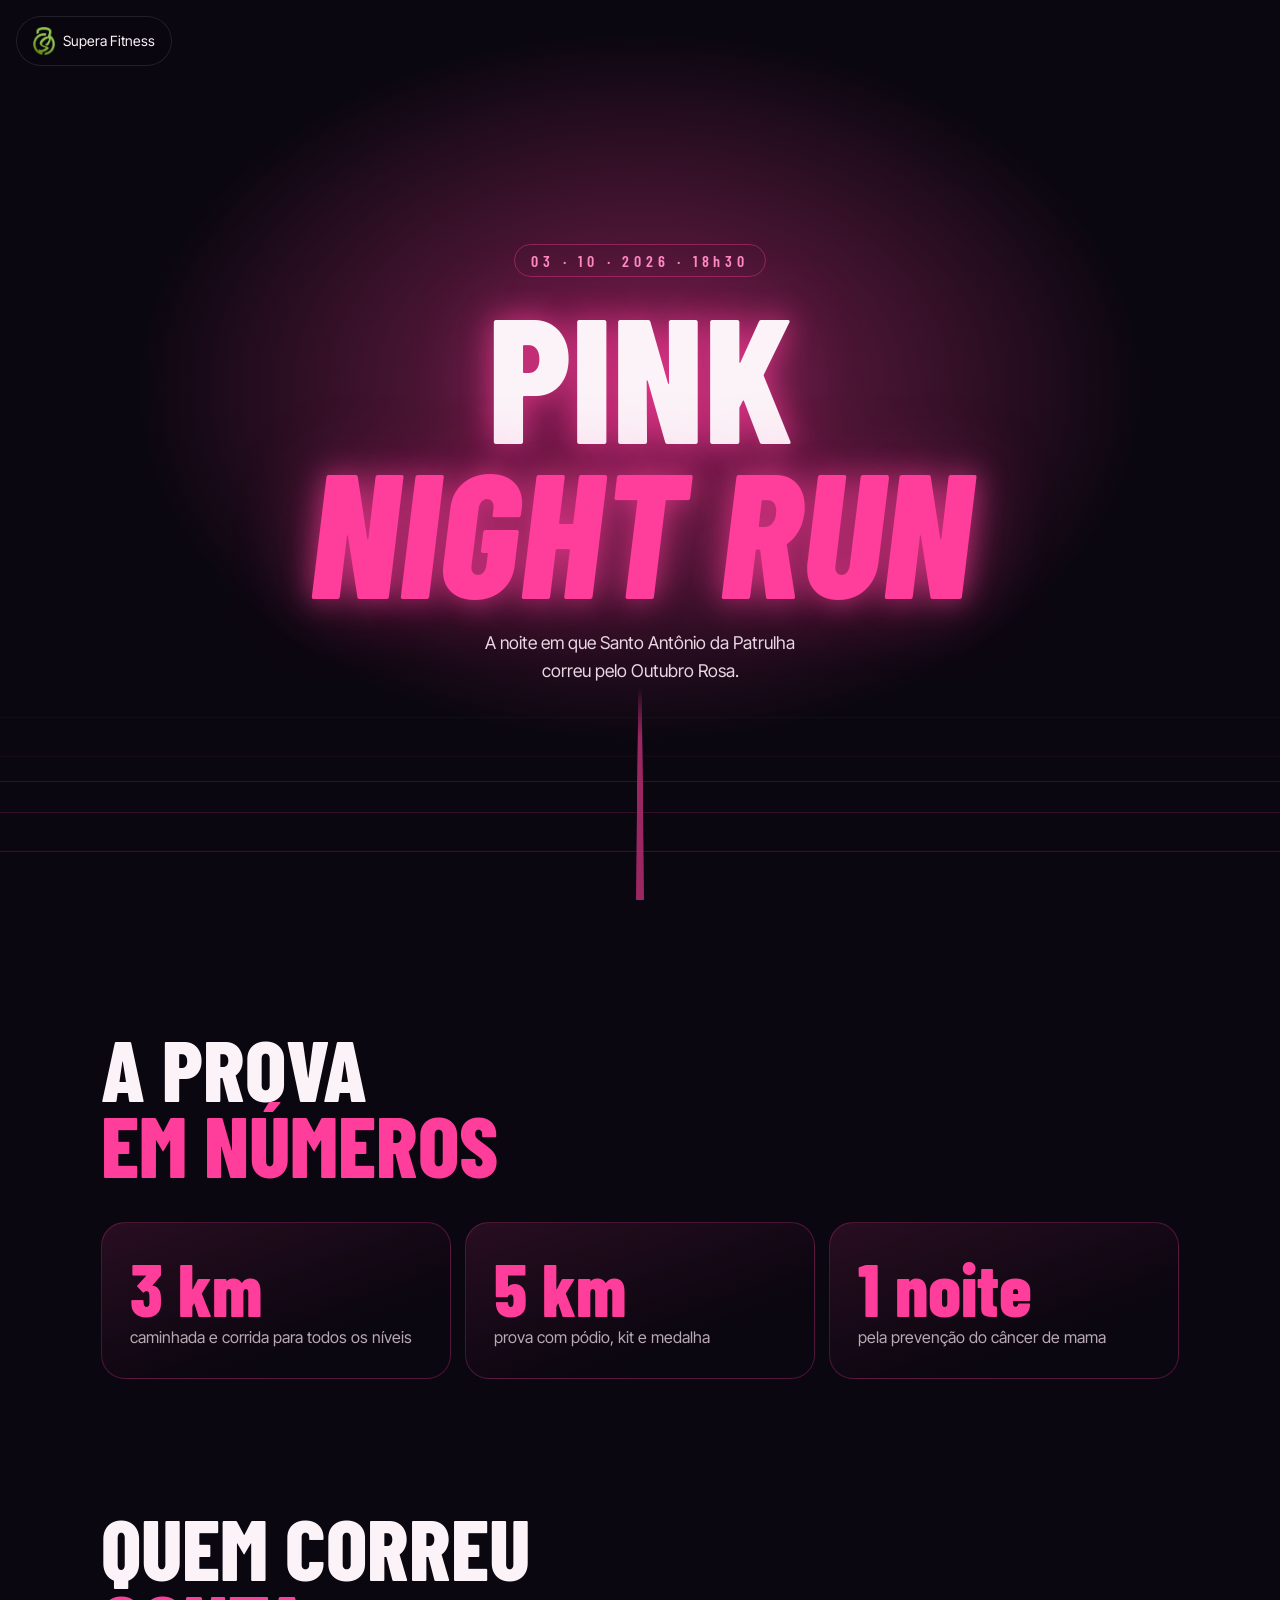
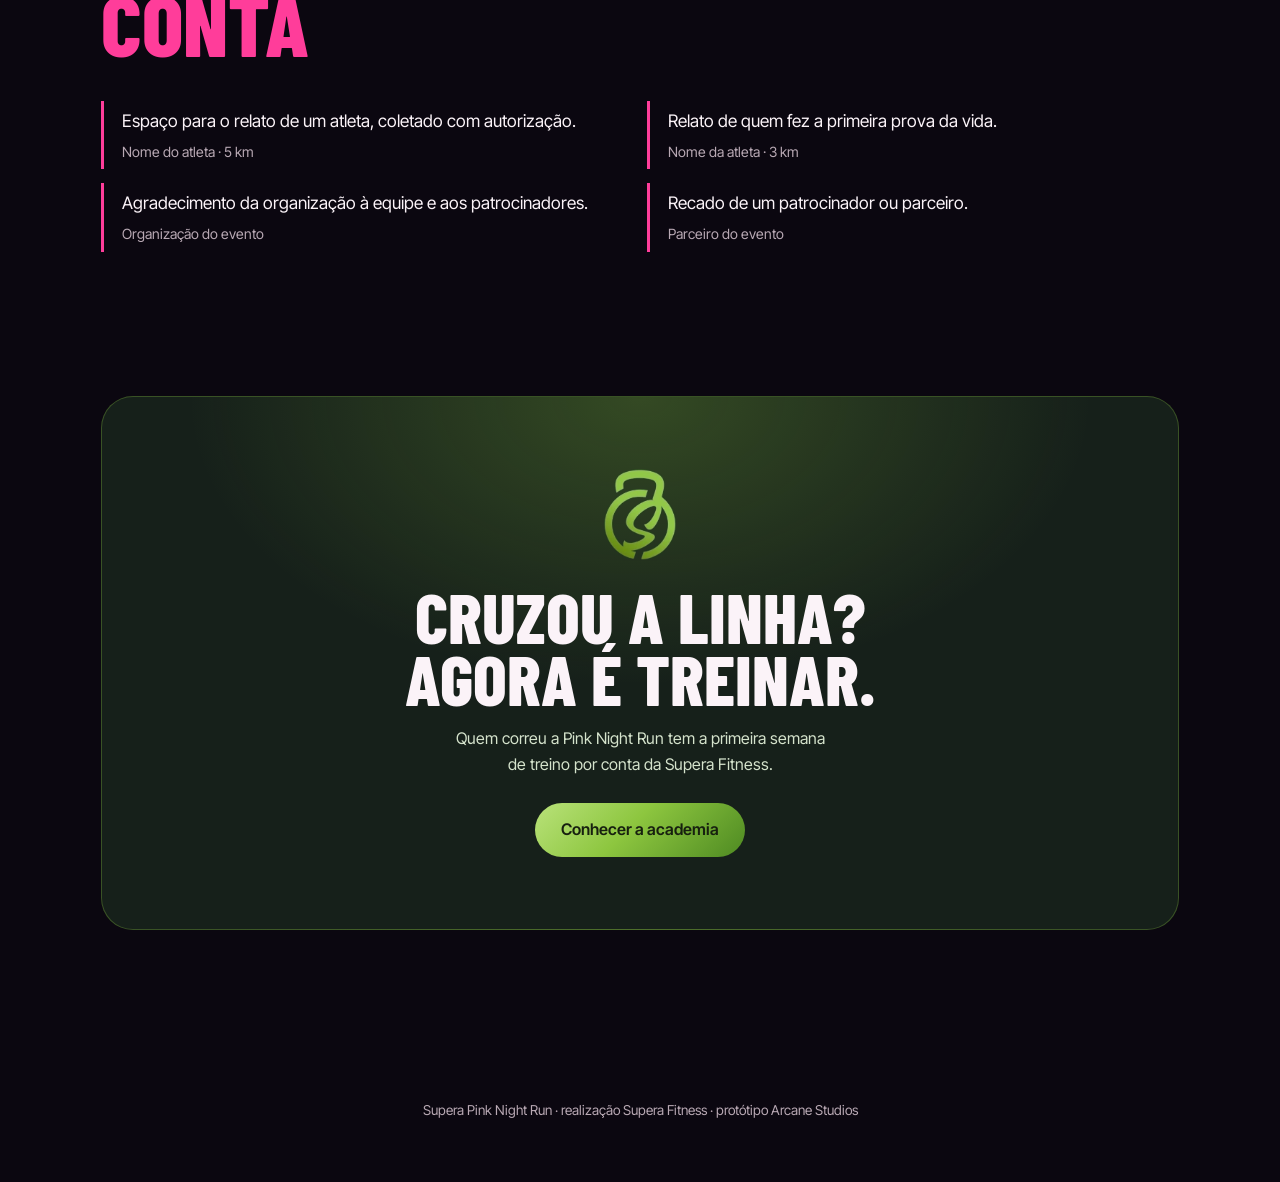
==== pink-night.html @ 98ee1b5b "Protótipo da landing da Supera Fit e página do Pink Night Run Co-Authored-By: Claude Sonnet 5.5 <nor" ====
<!doctype html>
<html lang="pt-BR">
<head>
<meta charset="utf-8">
<meta name="viewport" content="width=device-width, initial-scale=1, viewport-fit=cover">
<meta name="robots" content="noindex, nofollow">
<meta name="theme-color" content="#0B0710">
<title>Supera Pink Night Run 2026 · Outubro Rosa</title>
<link rel="icon" href="mark.png">
<link rel="preconnect" href="https://fonts.googleapis.com"><link rel="preconnect" href="https://fonts.gstatic.com" crossorigin>
<link href="https://fonts.googleapis.com/css2?family=Barlow+Condensed:ital,wght@0,600;0,800;1,800&family=Inter+Tight:wght@400;500;600&display=swap" rel="stylesheet">
<style>
:root{--noite:#0B0710;--noite-2:#140C1A;--rosa:#FF3D9A;--rosa-2:#FF8BC4;--branco:#FBF3F8;--cinza:#B9A9B4;--linha:rgba(255,255,255,.1);--ease:cubic-bezier(.16,1,.3,1);--cond:"Barlow Condensed","Arial Narrow",system-ui,sans-serif}
*{box-sizing:border-box;margin:0}
html,body{overflow-x:hidden;overflow-x:clip;touch-action:pan-y pinch-zoom}
body{background:var(--noite);color:var(--branco);font:16px/1.6 "Inter Tight",system-ui,sans-serif;-webkit-font-smoothing:antialiased}
a{color:inherit;text-decoration:none}
.wrap{max-width:1150px;margin:0 auto;padding:0 18px}
.cond{font-family:var(--cond);font-weight:800;text-transform:uppercase;line-height:.88}
.voltar{position:fixed;top:16px;left:16px;z-index:10;display:inline-flex;align-items:center;gap:8px;padding:10px 16px;border-radius:99px;background:rgba(11,7,16,.6);backdrop-filter:blur(10px);border:1px solid var(--linha);font-size:.88rem}
.voltar img{width:22px}
.heroi{min-height:100svh;display:grid;place-items:center;text-align:center;position:relative;overflow:hidden;padding:90px 0 60px}
.heroi::before{content:"";position:absolute;inset:-20%;background:radial-gradient(40% 40% at 50% 45%,rgba(255,61,154,.45),transparent 70%);animation:pulsa 4s ease-in-out infinite}
@keyframes pulsa{50%{transform:scale(1.12);opacity:.75}}
.estrada{position:absolute;inset:auto 0 0;height:55%;perspective:400px;overflow:hidden;opacity:.65}
.estrada div{position:absolute;inset:0 -50%;transform:rotateX(70deg);transform-origin:bottom;background:repeating-linear-gradient(90deg,transparent 0 calc(50% - 4px),rgba(255,61,154,.9) calc(50% - 4px) calc(50% + 4px),transparent calc(50% + 4px) 100%),repeating-linear-gradient(0deg,transparent 0 60px,rgba(255,61,154,.25) 60px 62px);background-size:100% 100%,100% 124px;animation:avanca 1.4s linear infinite;mask-image:linear-gradient(transparent,#000 40%);-webkit-mask-image:linear-gradient(transparent,#000 40%)}
@keyframes avanca{to{background-position:0 0,0 124px}}
.heroi .wrap{position:relative}
.data{display:inline-block;font:600 1rem var(--cond);letter-spacing:.3em;color:var(--rosa-2);border:1px solid rgba(255,61,154,.4);padding:6px 16px;border-radius:99px;margin-bottom:20px}
.heroi h1{font-size:clamp(4rem,19vw,11rem);text-shadow:0 0 30px rgba(255,61,154,.7),0 0 80px rgba(255,61,154,.4)}
.heroi h1 em{font-style:italic;color:var(--rosa);display:block;animation:neon 3s infinite}
@keyframes neon{0%,19%,21%,63%,65%,100%{opacity:1}20%,64%{opacity:.4}}
.heroi p{max-width:34ch;margin:22px auto 0;color:#E9D6E2;font-size:1.1rem}
.secao{padding:clamp(80px,12vw,130px) 0}
.secao h2{font-size:clamp(2.8rem,11vw,5.4rem)}
.rosa{color:var(--rosa)}
.grade{display:grid;gap:14px;margin-top:40px}
.cartao{border:1px solid rgba(255,61,154,.25);border-radius:24px;padding:28px;background:linear-gradient(160deg,rgba(255,61,154,.12),transparent 70%)}
.cartao b{display:block;font:800 clamp(3rem,10vw,4.6rem)/1 var(--cond);color:var(--rosa)}
.cartao span{color:var(--cinza)}
.agradece{columns:1;gap:14px;margin-top:40px}
.agradece blockquote{break-inside:avoid;margin-bottom:14px;border-left:3px solid var(--rosa);padding:6px 0 6px 18px;font-size:1.08rem}
.agradece cite{display:block;font-style:normal;color:var(--cinza);font-size:.88rem;margin-top:6px}
.ponte{text-align:center;border-radius:32px;padding:clamp(36px,7vw,72px) 22px;background:radial-gradient(70% 90% at 50% 0%,rgba(141,198,63,.25),transparent 60%),#16201A;border:1px solid rgba(141,198,63,.3)}
.ponte img{width:72px;margin:0 auto 18px}
.ponte h2{font-size:clamp(2.4rem,9vw,4.4rem)}
.ponte p{color:#D5E3CC;max-width:42ch;margin:16px auto 26px}
.btn{display:inline-flex;align-items:center;justify-content:center;min-height:54px;padding:0 26px;border-radius:99px;font-weight:600;transition:transform .4s var(--ease)}
.btn:hover{transform:translateY(-2px)}
.btn--lima{background:linear-gradient(135deg,#B9E27A,#8DC63F 45%,#4E8A22);color:#17200F}
footer{padding:40px 0 60px;color:var(--cinza);font-size:.85rem;text-align:center}
.rv{opacity:0;transform:translateY(30px)}.rv.on{opacity:1;transform:none;transition:all 1s var(--ease)}
@media (min-width:820px){.grade{grid-template-columns:repeat(3,1fr)}.agradece{columns:2}.wrap{padding:0 36px}}
@media (prefers-reduced-motion:reduce){*{animation:none!important;transition:none!important}.rv{opacity:1;transform:none}}
</style>
</head>
<body>
<a class="voltar" href="index.html"><img src="mark.png" alt="">Supera Fitness</a>
<section class="heroi">
  <div class="estrada" aria-hidden="true"><div></div></div>
  <div class="wrap">
    <span class="data">03 · 10 · 2026 · 18h30</span>
    <h1 class="cond">Pink<em>Night Run</em></h1>
    <p>A noite em que Santo Antônio da Patrulha correu pelo Outubro Rosa.</p>
  </div>
</section>
<section class="secao">
  <div class="wrap">
    <h2 class="cond rv">A prova<br><span class="rosa">em números</span></h2>
    <div class="grade">
      <div class="cartao rv"><b>3 km</b><span>caminhada e corrida para todos os níveis</span></div>
      <div class="cartao rv"><b>5 km</b><span>prova com pódio, kit e medalha</span></div>
      <div class="cartao rv"><b>1 noite</b><span>pela prevenção do câncer de mama</span></div>
    </div>
  </div>
</section>
<section class="secao" style="padding-top:0">
  <div class="wrap">
    <h2 class="cond rv">Quem correu<br><span class="rosa">conta</span></h2>
    <div class="agradece">
      <blockquote class="rv">Espaço para o relato de um atleta, coletado com autorização.<cite>Nome do atleta · 5 km</cite></blockquote>
      <blockquote class="rv">Agradecimento da organização à equipe e aos patrocinadores.<cite>Organização do evento</cite></blockquote>
      <blockquote class="rv">Relato de quem fez a primeira prova da vida.<cite>Nome da atleta · 3 km</cite></blockquote>
      <blockquote class="rv">Recado de um patrocinador ou parceiro.<cite>Parceiro do evento</cite></blockquote>
    </div>
  </div>
</section>
<section class="secao" style="padding-top:0">
  <div class="wrap">
    <div class="ponte rv">
      <img src="mark.png" alt="">
      <h2 class="cond">Cruzou a linha?<br>Agora é treinar.</h2>
      <p>Quem correu a Pink Night Run tem a primeira semana de treino por conta da Supera Fitness.</p>
      <a class="btn btn--lima" href="index.html#inicio">Conhecer a academia</a>
    </div>
  </div>
</section>
<footer>Supera Pink Night Run · realização Supera Fitness · protótipo Arcane Studios</footer>
<script>
const io=new IntersectionObserver(es=>es.forEach(e=>{if(e.isIntersecting){e.target.classList.add('on');io.unobserve(e.target)}}),{threshold:.15});
document.querySelectorAll('.rv').forEach(el=>io.observe(el));
</script>
</body>
</html>
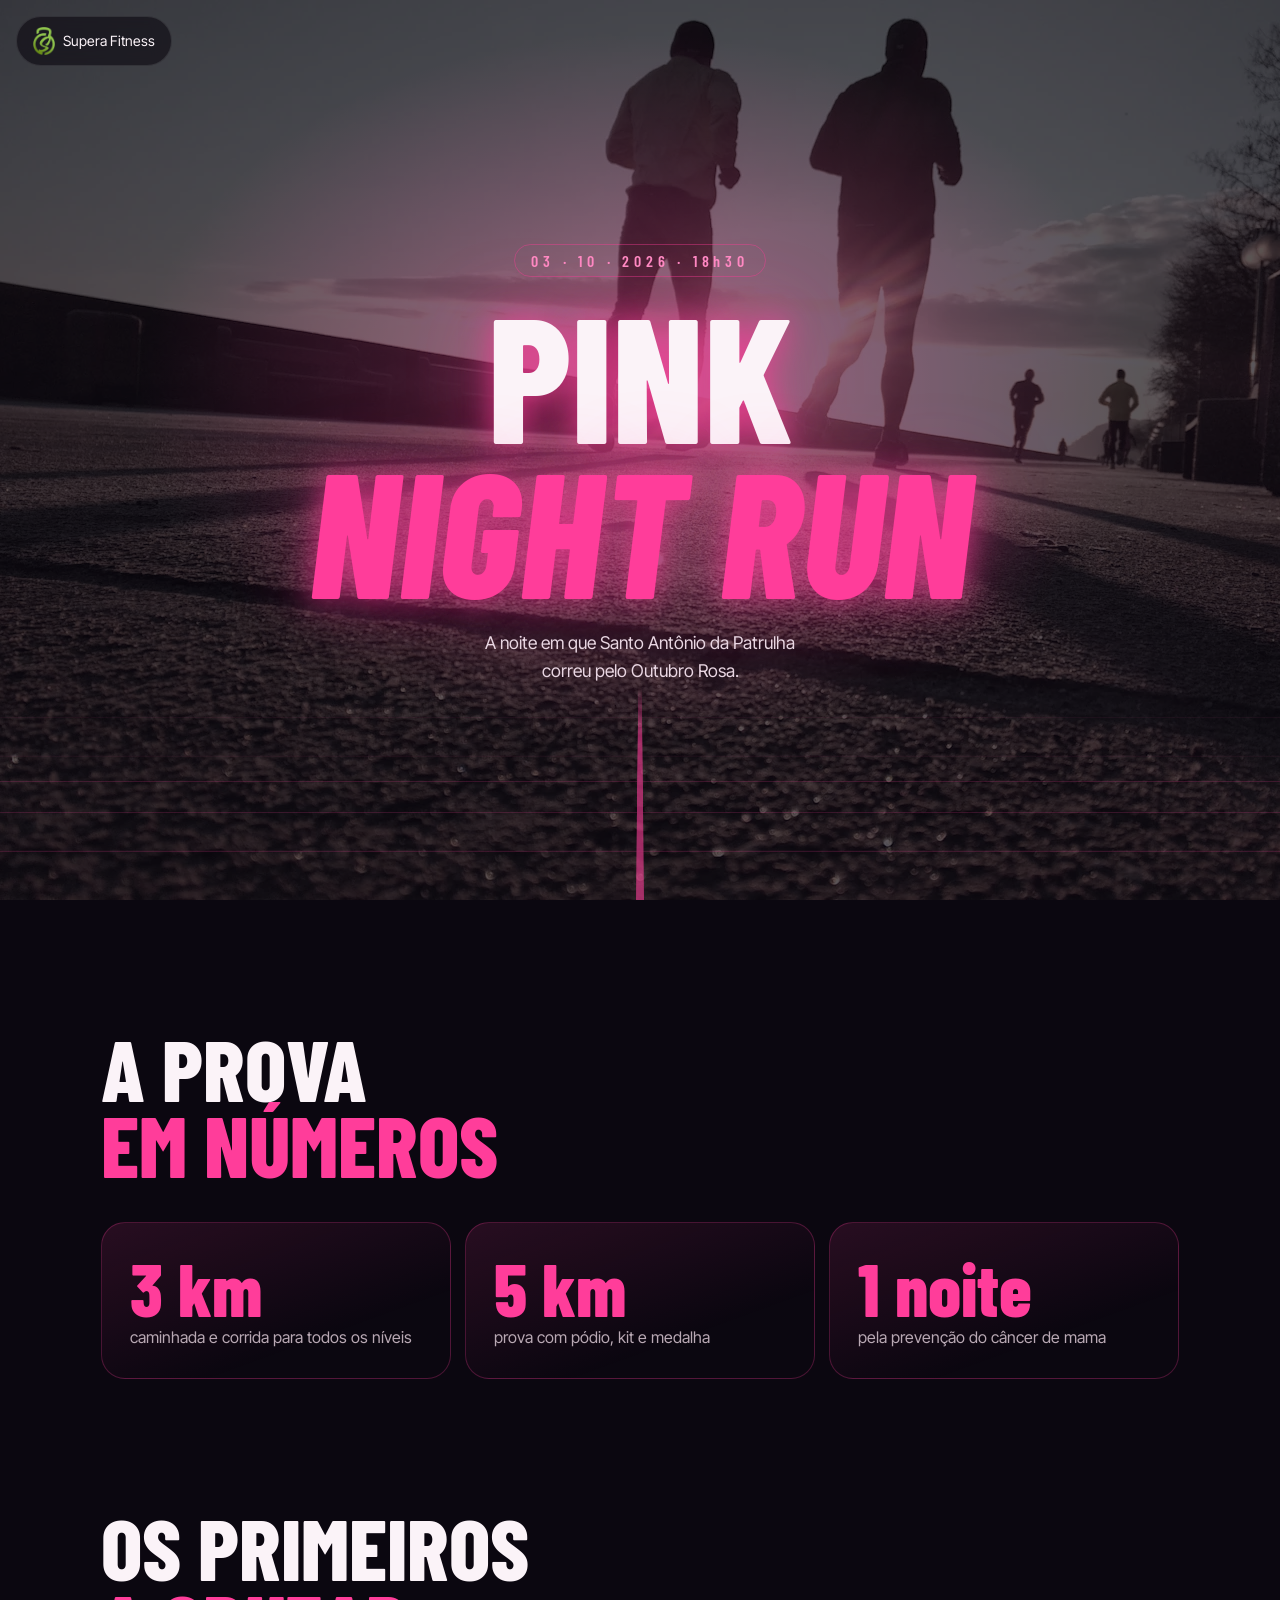
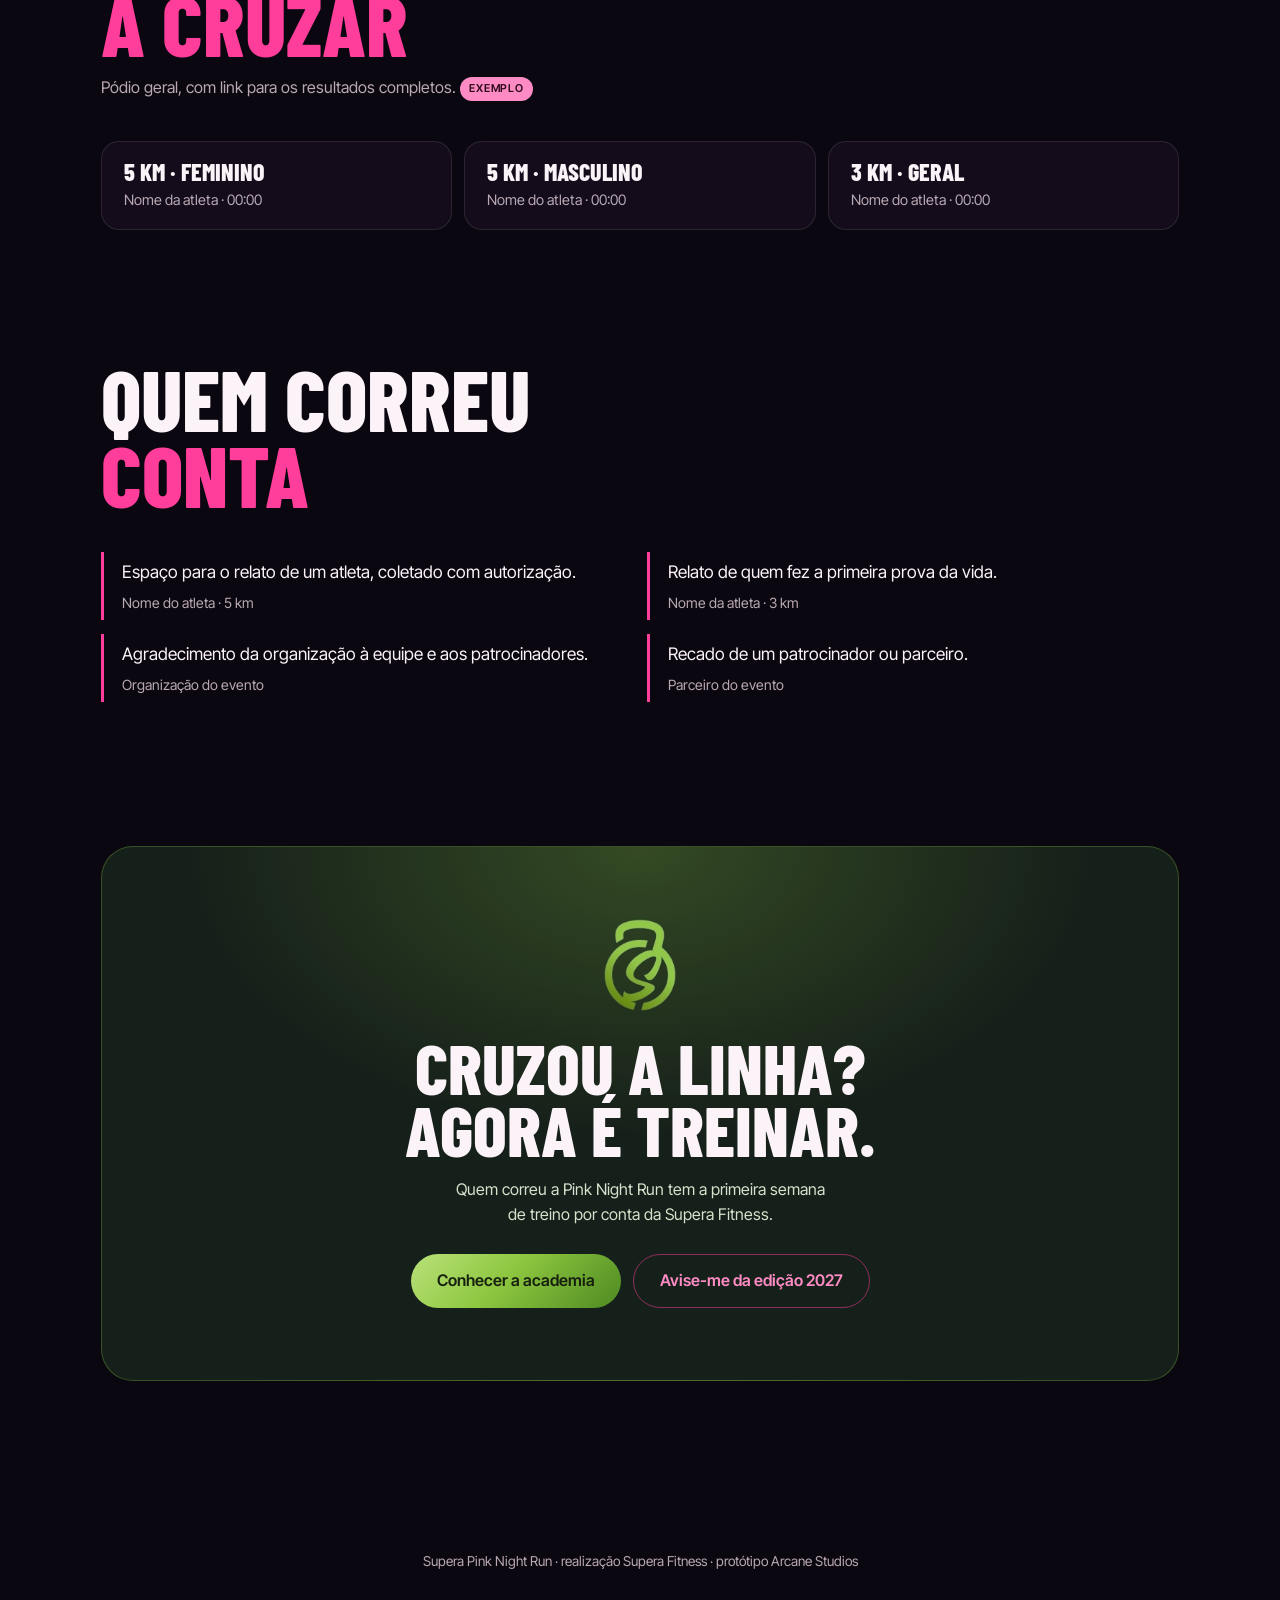
==== commit 9f4aeaef: "Refina a landing da Supera: fotos, comunidade, horários e FAQ - Herói com foto cheia (ilustrativa) n" ====
--- a/pink-night.html
+++ b/pink-night.html
@@ -22,6 +22,7 @@
 .heroi{min-height:100svh;display:grid;place-items:center;text-align:center;position:relative;overflow:hidden;padding:90px 0 60px}
 .heroi::before{content:"";position:absolute;inset:-20%;background:radial-gradient(40% 40% at 50% 45%,rgba(255,61,154,.45),transparent 70%);animation:pulsa 4s ease-in-out infinite}
 @keyframes pulsa{50%{transform:scale(1.12);opacity:.75}}
+.heroi__foto{position:absolute;inset:0;background:url(img/noite.webp) center/cover;opacity:.32;filter:saturate(.4) hue-rotate(-30deg)}
 .estrada{position:absolute;inset:auto 0 0;height:55%;perspective:400px;overflow:hidden;opacity:.65}
 .estrada div{position:absolute;inset:0 -50%;transform:rotateX(70deg);transform-origin:bottom;background:repeating-linear-gradient(90deg,transparent 0 calc(50% - 4px),rgba(255,61,154,.9) calc(50% - 4px) calc(50% + 4px),transparent calc(50% + 4px) 100%),repeating-linear-gradient(0deg,transparent 0 60px,rgba(255,61,154,.25) 60px 62px);background-size:100% 100%,100% 124px;animation:avanca 1.4s linear infinite;mask-image:linear-gradient(transparent,#000 40%);-webkit-mask-image:linear-gradient(transparent,#000 40%)}
 @keyframes avanca{to{background-position:0 0,0 124px}}
@@ -38,6 +39,11 @@
 .cartao{border:1px solid rgba(255,61,154,.25);border-radius:24px;padding:28px;background:linear-gradient(160deg,rgba(255,61,154,.12),transparent 70%)}
 .cartao b{display:block;font:800 clamp(3rem,10vw,4.6rem)/1 var(--cond);color:var(--rosa)}
 .cartao span{color:var(--cinza)}
+.podio{display:grid;gap:12px;margin-top:40px}
+.podio div{display:flex;flex-direction:column;gap:4px;border:1px solid var(--linha);border-radius:18px;padding:18px 22px;background:var(--noite-2)}
+.podio b{font:800 1.5rem/1 var(--cond);text-transform:uppercase}
+.podio span{color:var(--cinza);font-size:.9rem}
+.exemplo{display:inline-block;font-size:.68rem;font-weight:600;letter-spacing:.08em;text-transform:uppercase;color:#2A0A1A;background:var(--rosa-2);padding:3px 9px;border-radius:99px;vertical-align:middle}
 .agradece{columns:1;gap:14px;margin-top:40px}
 .agradece blockquote{break-inside:avoid;margin-bottom:14px;border-left:3px solid var(--rosa);padding:6px 0 6px 18px;font-size:1.08rem}
 .agradece cite{display:block;font-style:normal;color:var(--cinza);font-size:.88rem;margin-top:6px}
@@ -47,16 +53,18 @@
 .ponte p{color:#D5E3CC;max-width:42ch;margin:16px auto 26px}
 .btn{display:inline-flex;align-items:center;justify-content:center;min-height:54px;padding:0 26px;border-radius:99px;font-weight:600;transition:transform .4s var(--ease)}
 .btn:hover{transform:translateY(-2px)}
+.btn--rosa{border:1px solid rgba(255,61,154,.5);color:var(--rosa-2)}
 .btn--lima{background:linear-gradient(135deg,#B9E27A,#8DC63F 45%,#4E8A22);color:#17200F}
 footer{padding:40px 0 60px;color:var(--cinza);font-size:.85rem;text-align:center}
 .rv{opacity:0;transform:translateY(30px)}.rv.on{opacity:1;transform:none;transition:all 1s var(--ease)}
-@media (min-width:820px){.grade{grid-template-columns:repeat(3,1fr)}.agradece{columns:2}.wrap{padding:0 36px}}
+@media (min-width:820px){.podio{grid-template-columns:repeat(3,1fr)}.grade{grid-template-columns:repeat(3,1fr)}.agradece{columns:2}.wrap{padding:0 36px}}
 @media (prefers-reduced-motion:reduce){*{animation:none!important;transition:none!important}.rv{opacity:1;transform:none}}
 </style>
 </head>
 <body>
 <a class="voltar" href="index.html"><img src="mark.png" alt="">Supera Fitness</a>
 <section class="heroi">
+  <div class="heroi__foto" aria-hidden="true"></div>
   <div class="estrada" aria-hidden="true"><div></div></div>
   <div class="wrap">
     <span class="data">03 · 10 · 2026 · 18h30</span>
@@ -71,6 +79,17 @@
       <div class="cartao rv"><b>3 km</b><span>caminhada e corrida para todos os níveis</span></div>
       <div class="cartao rv"><b>5 km</b><span>prova com pódio, kit e medalha</span></div>
       <div class="cartao rv"><b>1 noite</b><span>pela prevenção do câncer de mama</span></div>
+    </div>
+  </div>
+</section>
+<section class="secao" style="padding-top:0">
+  <div class="wrap">
+    <h2 class="cond rv">Os primeiros<br><span class="rosa">a cruzar</span></h2>
+    <p class="rv" style="color:var(--cinza);margin-top:14px">Pódio geral, com link para os resultados completos. <span class="exemplo">Exemplo</span></p>
+    <div class="podio">
+      <div class="rv"><b>5 km · Feminino</b><span>Nome da atleta · 00:00</span></div>
+      <div class="rv"><b>5 km · Masculino</b><span>Nome do atleta · 00:00</span></div>
+      <div class="rv"><b>3 km · Geral</b><span>Nome do atleta · 00:00</span></div>
     </div>
   </div>
 </section>
@@ -91,7 +110,7 @@
       <img src="mark.png" alt="">
       <h2 class="cond">Cruzou a linha?<br>Agora é treinar.</h2>
       <p>Quem correu a Pink Night Run tem a primeira semana de treino por conta da Supera Fitness.</p>
-      <a class="btn btn--lima" href="index.html#inicio">Conhecer a academia</a>
+      <div style="display:flex;flex-wrap:wrap;gap:12px;justify-content:center"><a class="btn btn--lima" href="index.html#inicio">Conhecer a academia</a><a class="btn btn--rosa" href="https://www.instagram.com/superafitreinamento/" target="_blank" rel="noopener">Avise-me da edição 2027</a></div>
     </div>
   </div>
 </section>
